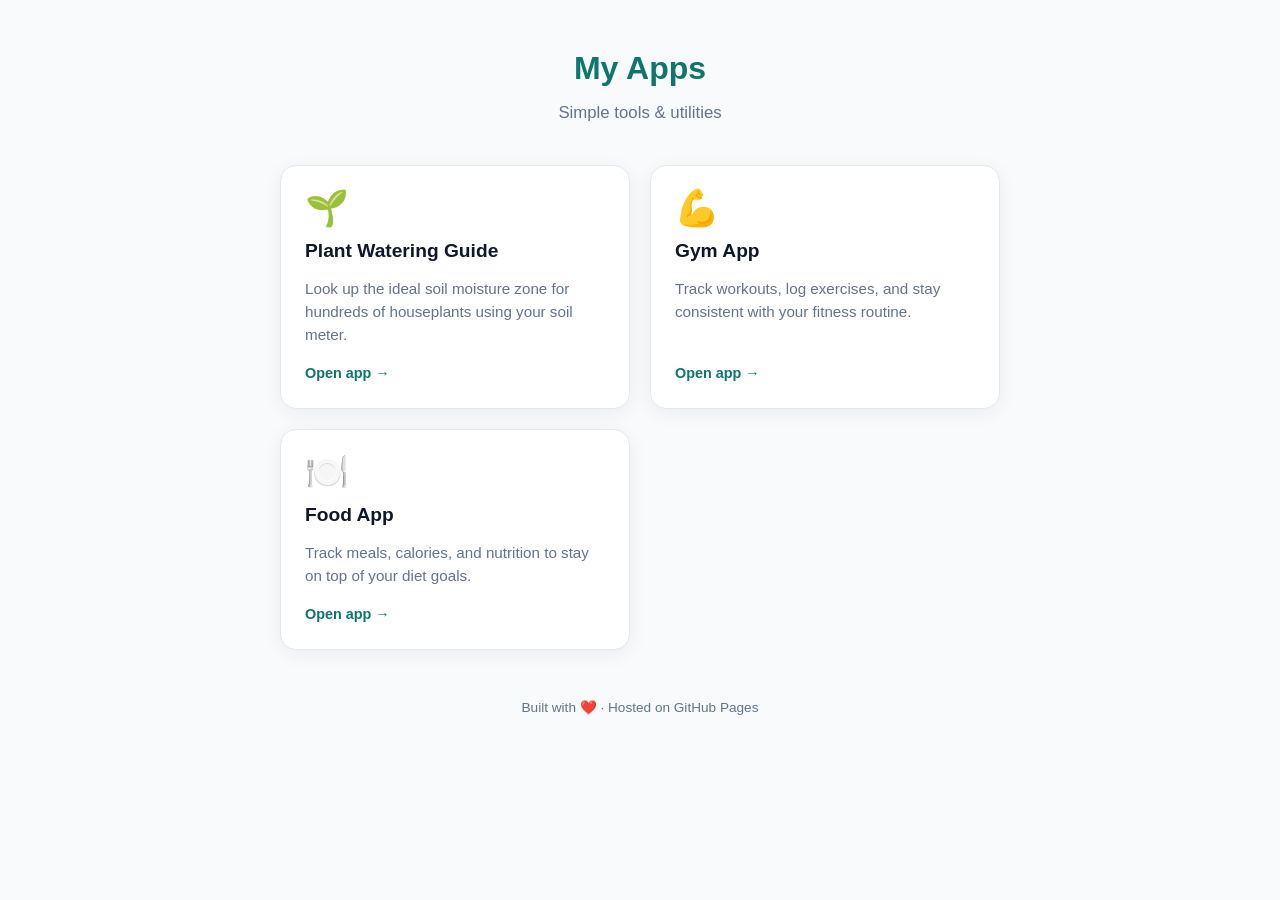
==== index.html @ ba8a2220 "updated apps" ====
<!DOCTYPE html>
<html lang="en">
<head>
  <meta charset="UTF-8">
  <meta name="viewport" content="width=device-width, initial-scale=1.0">
  <title>My Apps</title>
  <style>
    :root {
      --bg: #f8fafc;
      --card: #ffffff;
      --text: #0f172a;
      --muted: #64748b;
      --accent: #0f766e;
      --border: #e2e8f0;
      --shadow: 0 4px 20px rgba(15, 23, 42, 0.06);
    }
    * { box-sizing: border-box; margin: 0; padding: 0; }
    body {
      font-family: -apple-system, BlinkMacSystemFont, "Segoe UI", Roboto, Helvetica, Arial, sans-serif;
      background: var(--bg);
      color: var(--text);
      line-height: 1.5;
      min-height: 100vh;
      padding: 24px 16px 48px;
    }
    .container {
      max-width: 720px;
      margin: 0 auto;
    }
    header {
      text-align: center;
      margin-bottom: 40px;
      padding-top: 20px;
    }
    h1 {
      font-size: 2rem;
      font-weight: 700;
      color: var(--accent);
      margin-bottom: 8px;
    }
    .subtitle {
      color: var(--muted);
      font-size: 1.05rem;
    }
    .grid {
      display: grid;
      grid-template-columns: repeat(auto-fill, minmax(280px, 1fr));
      gap: 20px;
    }
    .card {
      background: var(--card);
      border-radius: 16px;
      padding: 24px;
      border: 1px solid var(--border);
      box-shadow: var(--shadow);
      transition: transform 0.2s, box-shadow 0.2s;
      text-decoration: none;
      color: inherit;
      display: flex;
      flex-direction: column;
      gap: 12px;
    }
    .card:hover {
      transform: translateY(-4px);
      box-shadow: 0 12px 30px rgba(15, 23, 42, 0.1);
    }
    .card-icon {
      font-size: 2.2rem;
      line-height: 1;
    }
    .card-title {
      font-size: 1.2rem;
      font-weight: 650;
      color: var(--text);
    }
    .card-desc {
      font-size: 0.95rem;
      color: var(--muted);
      flex-grow: 1;
    }
    .card-link {
      font-size: 0.9rem;
      font-weight: 600;
      color: var(--accent);
      margin-top: 4px;
    }
    footer {
      text-align: center;
      margin-top: 48px;
      font-size: 0.85rem;
      color: var(--muted);
    }
  </style>
</head>
<body>
  <div class="container">
    <header>
      <h1>My Apps</h1>
      <p class="subtitle">Simple tools & utilities</p>
    </header>

    <div class="grid">
      <!-- Plant Watering Guide -->
      <a href="plantApp/" class="card">
        <div class="card-icon">🌱</div>
        <div class="card-title">Plant Watering Guide</div>
        <div class="card-desc">
          Look up the ideal soil moisture zone for hundreds of houseplants using your soil meter.
        </div>
        <div class="card-link">Open app →</div>
      </a>

      <!-- Gym App -->
      <a href="gymApp/" class="card">
        <div class="card-icon">💪</div>
        <div class="card-title">Gym App</div>
        <div class="card-desc">
          Track workouts, log exercises, and stay consistent with your fitness routine.
        </div>
        <div class="card-link">Open app →</div>
      </a>

      <!-- Food App -->
      <a href="foodApp/" class="card">
        <div class="card-icon">🍽️</div>
        <div class="card-title">Food App</div>
        <div class="card-desc">
          Track meals, calories, and nutrition to stay on top of your diet goals.
        </div>
        <div class="card-link">Open app →</div>
      </a>
    </div>

    <footer>
      Built with ❤️ · Hosted on GitHub Pages
    </footer>
  </div>
</body>
</html>
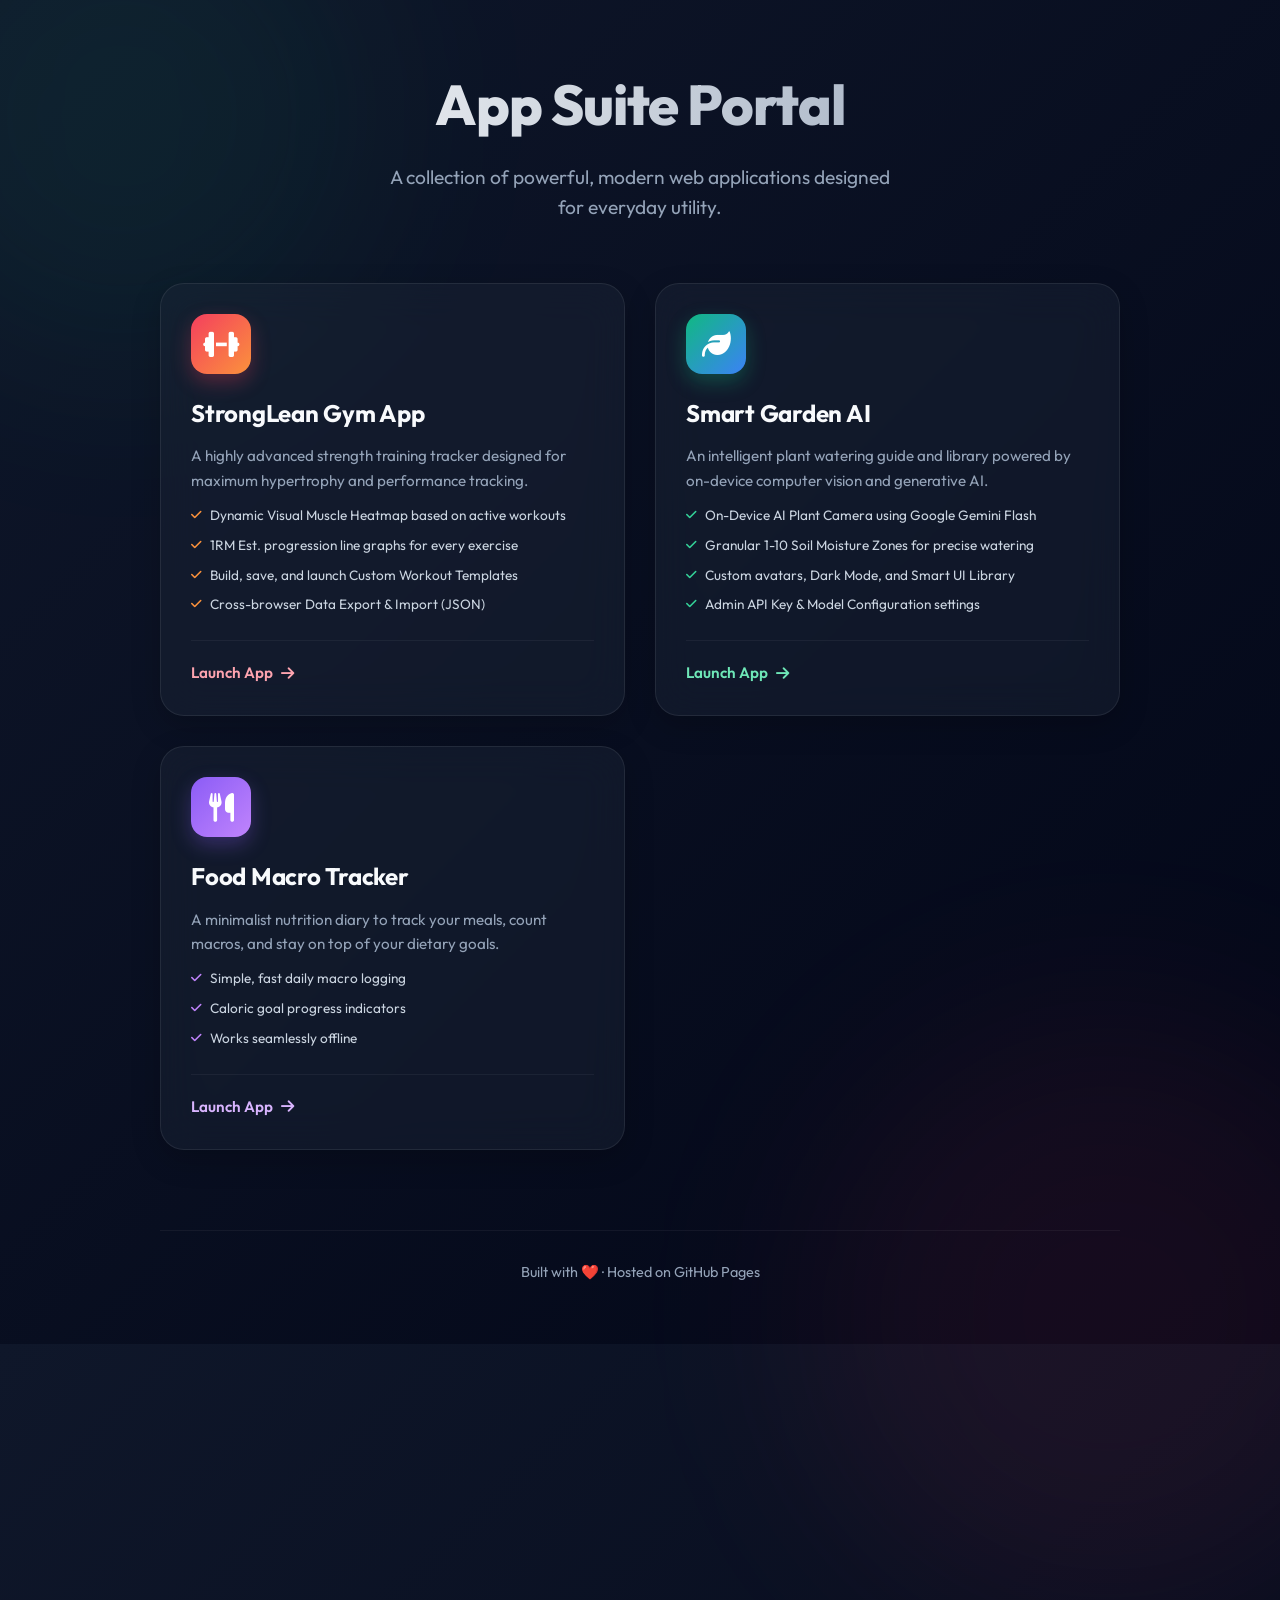
==== commit 1d46fd28: "style: Revamp root index portal with modern UI and detailed feature descriptions" ====
--- a/index.html
+++ b/index.html
@@ -3,132 +3,319 @@
 <head>
   <meta charset="UTF-8">
   <meta name="viewport" content="width=device-width, initial-scale=1.0">
-  <title>My Apps</title>
+  <title>App Suite Portal</title>
+  
+  <link rel="preconnect" href="https://fonts.googleapis.com">
+  <link rel="preconnect" href="https://fonts.gstatic.com" crossorigin>
+  <link href="https://fonts.googleapis.com/css2?family=Outfit:wght@300;400;500;600;700;800&display=swap" rel="stylesheet">
+  <link rel="stylesheet" href="https://cdnjs.cloudflare.com/ajax/libs/font-awesome/6.4.0/css/all.min.css">
+  
   <style>
     :root {
-      --bg: #f8fafc;
-      --card: #ffffff;
-      --text: #0f172a;
-      --muted: #64748b;
-      --accent: #0f766e;
-      --border: #e2e8f0;
-      --shadow: 0 4px 20px rgba(15, 23, 42, 0.06);
-    }
-    * { box-sizing: border-box; margin: 0; padding: 0; }
+      --bg-gradient-start: #0f172a;
+      --bg-gradient-end: #020617;
+      --card-bg: rgba(30, 41, 59, 0.4);
+      --card-border: rgba(255, 255, 255, 0.08);
+      --card-hover-bg: rgba(30, 41, 59, 0.7);
+      --card-hover-border: rgba(56, 189, 248, 0.4);
+      --text-main: #f8fafc;
+      --text-muted: #94a3b8;
+      --accent: #38bdf8;
+      --accent-glow: rgba(56, 189, 248, 0.15);
+      
+      --gym-gradient: linear-gradient(135deg, #f43f5e 0%, #fb923c 100%);
+      --plant-gradient: linear-gradient(135deg, #10b981 0%, #3b82f6 100%);
+      --food-gradient: linear-gradient(135deg, #8b5cf6 0%, #c084fc 100%);
+    }
+    
+    * { 
+      box-sizing: border-box; 
+      margin: 0; 
+      padding: 0; 
+    }
+    
     body {
-      font-family: -apple-system, BlinkMacSystemFont, "Segoe UI", Roboto, Helvetica, Arial, sans-serif;
-      background: var(--bg);
-      color: var(--text);
-      line-height: 1.5;
+      font-family: 'Outfit', -apple-system, BlinkMacSystemFont, sans-serif;
+      background: linear-gradient(135deg, var(--bg-gradient-start) 0%, var(--bg-gradient-end) 100%);
+      color: var(--text-main);
+      line-height: 1.6;
       min-height: 100vh;
-      padding: 24px 16px 48px;
-    }
+      overflow-x: hidden;
+      position: relative;
+    }
+    
+    /* Dynamic background blobs */
+    .blob {
+      position: absolute;
+      filter: blur(100px);
+      z-index: 0;
+      opacity: 0.5;
+      animation: float 10s infinite alternate ease-in-out;
+    }
+    .blob-1 { top: -10%; left: -10%; width: 500px; height: 500px; background: rgba(16, 185, 129, 0.15); border-radius: 50%; }
+    .blob-2 { bottom: -20%; right: -10%; width: 600px; height: 600px; background: rgba(244, 63, 94, 0.15); border-radius: 50%; animation-delay: -5s; }
+    
+    @keyframes float {
+      0% { transform: translate(0, 0) scale(1); }
+      100% { transform: translate(50px, 30px) scale(1.1); }
+    }
+    
     .container {
-      max-width: 720px;
+      max-width: 1000px;
       margin: 0 auto;
-    }
+      padding: 60px 20px;
+      position: relative;
+      z-index: 10;
+    }
+    
     header {
       text-align: center;
-      margin-bottom: 40px;
-      padding-top: 20px;
-    }
+      margin-bottom: 60px;
+    }
+    
     h1 {
-      font-size: 2rem;
-      font-weight: 700;
-      color: var(--accent);
-      margin-bottom: 8px;
-    }
+      font-size: 3.5rem;
+      font-weight: 800;
+      letter-spacing: -0.02em;
+      margin-bottom: 12px;
+      background: linear-gradient(to right, #ffffff, #94a3b8);
+      -webkit-background-clip: text;
+      -webkit-text-fill-color: transparent;
+      background-clip: text;
+    }
+    
     .subtitle {
-      color: var(--muted);
-      font-size: 1.05rem;
-    }
+      color: var(--text-muted);
+      font-size: 1.2rem;
+      font-weight: 400;
+      max-width: 500px;
+      margin: 0 auto;
+    }
+    
     .grid {
       display: grid;
-      grid-template-columns: repeat(auto-fill, minmax(280px, 1fr));
-      gap: 20px;
-    }
+      grid-template-columns: repeat(auto-fill, minmax(320px, 1fr));
+      gap: 30px;
+    }
+    
     .card {
-      background: var(--card);
-      border-radius: 16px;
-      padding: 24px;
-      border: 1px solid var(--border);
-      box-shadow: var(--shadow);
-      transition: transform 0.2s, box-shadow 0.2s;
+      background: var(--card-bg);
+      backdrop-filter: blur(20px);
+      -webkit-backdrop-filter: blur(20px);
+      border-radius: 24px;
+      padding: 30px;
+      border: 1px solid var(--card-border);
+      box-shadow: 0 10px 30px rgba(0, 0, 0, 0.2);
+      transition: all 0.3s cubic-bezier(0.4, 0, 0.2, 1);
       text-decoration: none;
       color: inherit;
       display: flex;
       flex-direction: column;
-      gap: 12px;
-    }
+      position: relative;
+      overflow: hidden;
+    }
+    
+    .card::before {
+      content: '';
+      position: absolute;
+      top: 0; left: 0; right: 0;
+      height: 4px;
+      background: var(--accent);
+      opacity: 0.8;
+      transform: scaleX(0);
+      transform-origin: left;
+      transition: transform 0.4s ease;
+    }
+    
+    .card.gym::before { background: var(--gym-gradient); }
+    .card.plant::before { background: var(--plant-gradient); }
+    .card.food::before { background: var(--food-gradient); }
+    
     .card:hover {
-      transform: translateY(-4px);
-      box-shadow: 0 12px 30px rgba(15, 23, 42, 0.1);
-    }
-    .card-icon {
-      font-size: 2.2rem;
-      line-height: 1;
-    }
+      transform: translateY(-8px);
+      background: var(--card-hover-bg);
+      border-color: var(--card-hover-border);
+      box-shadow: 0 20px 40px rgba(0, 0, 0, 0.4), 0 0 40px var(--accent-glow);
+    }
+    
+    .card:hover::before {
+      transform: scaleX(1);
+    }
+    
+    .card.gym:hover { border-color: rgba(244, 63, 94, 0.4); }
+    .card.plant:hover { border-color: rgba(16, 185, 129, 0.4); }
+    .card.food:hover { border-color: rgba(139, 92, 246, 0.4); }
+    
+    .icon-wrapper {
+      width: 60px;
+      height: 60px;
+      border-radius: 16px;
+      display: flex;
+      align-items: center;
+      justify-content: center;
+      font-size: 1.8rem;
+      margin-bottom: 20px;
+      color: white;
+    }
+    
+    .card.gym .icon-wrapper { background: var(--gym-gradient); box-shadow: 0 8px 20px rgba(244, 63, 94, 0.3); }
+    .card.plant .icon-wrapper { background: var(--plant-gradient); box-shadow: 0 8px 20px rgba(16, 185, 129, 0.3); }
+    .card.food .icon-wrapper { background: var(--food-gradient); box-shadow: 0 8px 20px rgba(139, 92, 246, 0.3); }
+    
     .card-title {
-      font-size: 1.2rem;
-      font-weight: 650;
-      color: var(--text);
-    }
+      font-size: 1.5rem;
+      font-weight: 700;
+      margin-bottom: 12px;
+      letter-spacing: -0.01em;
+    }
+    
     .card-desc {
       font-size: 0.95rem;
-      color: var(--muted);
+      color: var(--text-muted);
       flex-grow: 1;
-    }
+      margin-bottom: 24px;
+    }
+    
+    .feature-list {
+      margin-top: 12px;
+      display: flex;
+      flex-direction: column;
+      gap: 8px;
+    }
+    
+    .feature-list li {
+      display: flex;
+      align-items: flex-start;
+      gap: 8px;
+      font-size: 0.85rem;
+      color: #cbd5e1;
+    }
+    
+    .feature-list li i {
+      font-size: 0.75rem;
+      margin-top: 4px;
+      color: var(--accent);
+    }
+    
+    .card.gym .feature-list li i { color: #fb923c; }
+    .card.plant .feature-list li i { color: #34d399; }
+    .card.food .feature-list li i { color: #c084fc; }
+    
+    .card-footer {
+      display: flex;
+      align-items: center;
+      justify-content: space-between;
+      margin-top: auto;
+      padding-top: 20px;
+      border-top: 1px solid rgba(255, 255, 255, 0.05);
+    }
+    
     .card-link {
-      font-size: 0.9rem;
+      font-size: 0.95rem;
       font-weight: 600;
-      color: var(--accent);
-      margin-top: 4px;
-    }
+      color: white;
+      display: flex;
+      align-items: center;
+      gap: 8px;
+      transition: gap 0.2s;
+    }
+    
+    .card:hover .card-link {
+      gap: 12px;
+    }
+    
+    .card.gym .card-link { color: #fda4af; }
+    .card.plant .card-link { color: #6ee7b7; }
+    .card.food .card-link { color: #d8b4fe; }
+    
     footer {
       text-align: center;
-      margin-top: 48px;
-      font-size: 0.85rem;
-      color: var(--muted);
+      margin-top: 80px;
+      font-size: 0.9rem;
+      color: var(--text-muted);
+      border-top: 1px solid rgba(255, 255, 255, 0.05);
+      padding-top: 30px;
+    }
+    
+    @media (max-width: 768px) {
+      h1 { font-size: 2.5rem; }
+      .container { padding: 40px 16px; }
+      .grid { grid-template-columns: 1fr; }
     }
   </style>
 </head>
 <body>
+  
+  <div class="blob blob-1"></div>
+  <div class="blob blob-2"></div>
+
   <div class="container">
     <header>
-      <h1>My Apps</h1>
-      <p class="subtitle">Simple tools & utilities</p>
+      <h1>App Suite Portal</h1>
+      <p class="subtitle">A collection of powerful, modern web applications designed for everyday utility.</p>
     </header>
 
     <div class="grid">
-      <!-- Plant Watering Guide -->
-      <a href="plantApp/" class="card">
-        <div class="card-icon">🌱</div>
-        <div class="card-title">Plant Watering Guide</div>
+      
+      <!-- Gym App -->
+      <a href="gymApp/" class="card gym">
+        <div class="icon-wrapper">
+          <i class="fa-solid fa-dumbbell"></i>
+        </div>
+        <div class="card-title">StrongLean Gym App</div>
         <div class="card-desc">
-          Look up the ideal soil moisture zone for hundreds of houseplants using your soil meter.
-        </div>
-        <div class="card-link">Open app →</div>
+          A highly advanced strength training tracker designed for maximum hypertrophy and performance tracking.
+          <ul class="feature-list" style="list-style-type: none;">
+            <li><i class="fa-solid fa-check"></i> Dynamic Visual Muscle Heatmap based on active workouts</li>
+            <li><i class="fa-solid fa-check"></i> 1RM Est. progression line graphs for every exercise</li>
+            <li><i class="fa-solid fa-check"></i> Build, save, and launch Custom Workout Templates</li>
+            <li><i class="fa-solid fa-check"></i> Cross-browser Data Export & Import (JSON)</li>
+          </ul>
+        </div>
+        <div class="card-footer">
+          <div class="card-link">Launch App <i class="fa-solid fa-arrow-right"></i></div>
+        </div>
       </a>
 
-      <!-- Gym App -->
-      <a href="gymApp/" class="card">
-        <div class="card-icon">💪</div>
-        <div class="card-title">Gym App</div>
+      <!-- Plant App -->
+      <a href="plantApp/" class="card plant">
+        <div class="icon-wrapper">
+          <i class="fa-solid fa-leaf"></i>
+        </div>
+        <div class="card-title">Smart Garden AI</div>
         <div class="card-desc">
-          Track workouts, log exercises, and stay consistent with your fitness routine.
-        </div>
-        <div class="card-link">Open app →</div>
+          An intelligent plant watering guide and library powered by on-device computer vision and generative AI.
+          <ul class="feature-list" style="list-style-type: none;">
+            <li><i class="fa-solid fa-check"></i> On-Device AI Plant Camera using Google Gemini Flash</li>
+            <li><i class="fa-solid fa-check"></i> Granular 1-10 Soil Moisture Zones for precise watering</li>
+            <li><i class="fa-solid fa-check"></i> Custom avatars, Dark Mode, and Smart UI Library</li>
+            <li><i class="fa-solid fa-check"></i> Admin API Key & Model Configuration settings</li>
+          </ul>
+        </div>
+        <div class="card-footer">
+          <div class="card-link">Launch App <i class="fa-solid fa-arrow-right"></i></div>
+        </div>
       </a>
 
       <!-- Food App -->
-      <a href="foodApp/" class="card">
-        <div class="card-icon">🍽️</div>
-        <div class="card-title">Food App</div>
+      <a href="foodApp/" class="card food">
+        <div class="icon-wrapper">
+          <i class="fa-solid fa-utensils"></i>
+        </div>
+        <div class="card-title">Food Macro Tracker</div>
         <div class="card-desc">
-          Track meals, calories, and nutrition to stay on top of your diet goals.
-        </div>
-        <div class="card-link">Open app →</div>
+          A minimalist nutrition diary to track your meals, count macros, and stay on top of your dietary goals.
+          <ul class="feature-list" style="list-style-type: none;">
+            <li><i class="fa-solid fa-check"></i> Simple, fast daily macro logging</li>
+            <li><i class="fa-solid fa-check"></i> Caloric goal progress indicators</li>
+            <li><i class="fa-solid fa-check"></i> Works seamlessly offline</li>
+          </ul>
+        </div>
+        <div class="card-footer">
+          <div class="card-link">Launch App <i class="fa-solid fa-arrow-right"></i></div>
+        </div>
       </a>
+      
     </div>
 
     <footer>
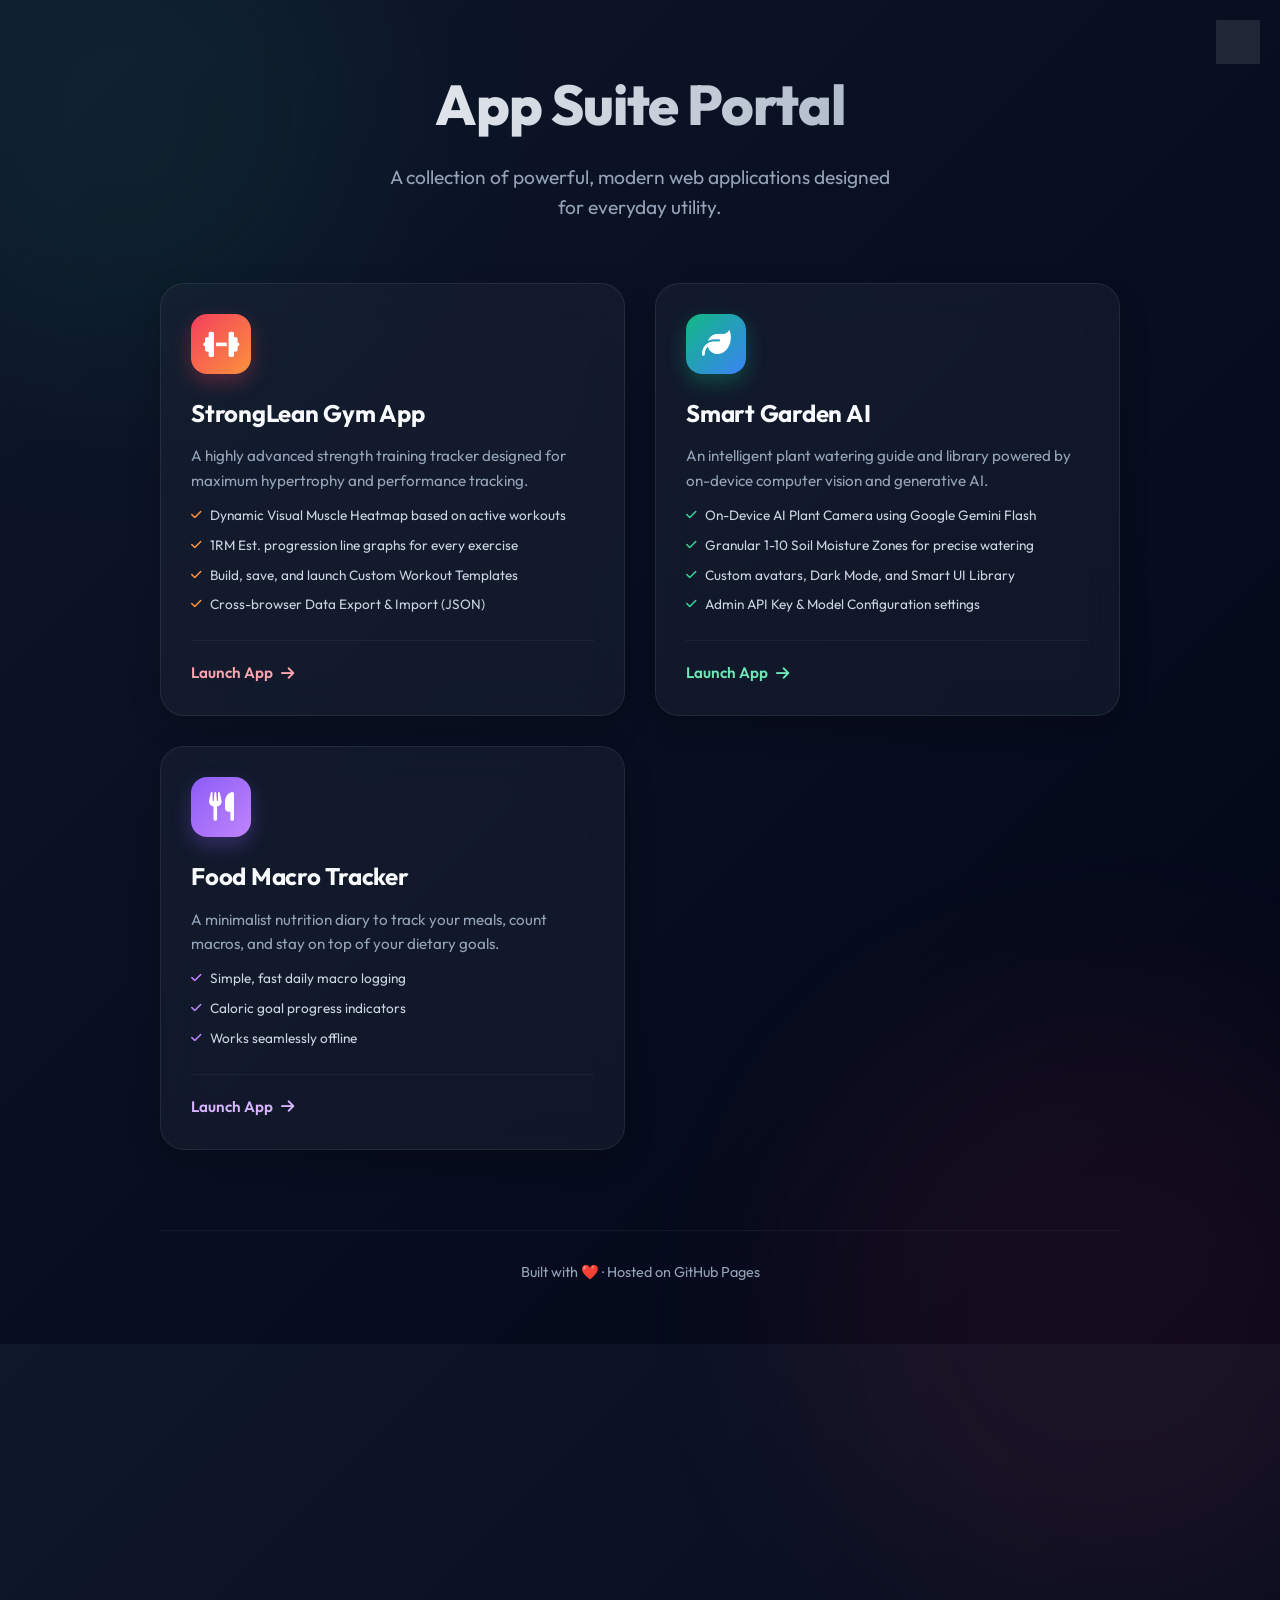
==== commit a6f8dd6f: "feat: Add universal Light/Dark Mode toggle to Portal, Plant App, and Food App" ====
--- a/index.html
+++ b/index.html
@@ -242,9 +242,64 @@
       .container { padding: 40px 16px; }
       .grid { grid-template-columns: 1fr; }
     }
-  </style>
+  
+    /* --- Light Mode Overrides --- */
+    body.light-mode {
+      --bg-gradient-start: #f8fafc;
+      --bg-gradient-end: #e2e8f0;
+      --card-bg: rgba(255, 255, 255, 0.6);
+      --card: rgba(255, 255, 255, 0.6); /* plant app uses --card */
+      --card-border: rgba(255, 255, 255, 0.9);
+      --border: rgba(255, 255, 255, 0.9); /* plant app */
+      --card-hover-bg: rgba(255, 255, 255, 0.9);
+      --card-hover: rgba(255, 255, 255, 0.9);
+      --text-main: #0f172a;
+      --text: #0f172a; /* plant app */
+      --text-muted: #475569;
+      --muted2: #475569; /* plant app */
+    }
+    body.light-mode .header { background: rgba(255, 255, 255, 0.6); color: #0f172a; border-color: rgba(0,0,0,0.1); }
+    body.light-mode .header h1 { -webkit-text-fill-color: #0f172a; background: none; }
+    body.light-mode .sidebar { background: rgba(255, 255, 255, 0.9); color: #0f172a; border-color: rgba(0,0,0,0.1); }
+    body.light-mode .sidebar-header { color: #0f172a; background: rgba(0,0,0,0.05); }
+    body.light-mode h1, body.light-mode h2, body.light-mode h3 { color: #0f172a !important; }
+    body.light-mode .macro-box .val, body.light-mode .meal-card h3 { color: #0f172a; }
+    body.light-mode input, body.light-mode select, body.light-mode textarea { background: rgba(255,255,255,0.8); color: #0f172a; }
+    
+    body.light-mode .theme-toggle { background: rgba(0,0,0,0.05); border-color: rgba(0,0,0,0.1); color: #0f172a; }
+    body.light-mode .theme-toggle:hover { background: rgba(0,0,0,0.1); }
+    body.light-mode .cal-day { color: #0f172a; background: rgba(0,0,0,0.05); }
+    
+    .theme-toggle {
+      position: fixed; top: 20px; right: 20px;
+      background: rgba(255,255,255,0.1); border: 1px solid var(--card-border, var(--border));
+      color: var(--text-main, var(--text)); border-radius: 50%; width: 44px; height: 44px;
+      display: flex; align-items: center; justify-content: center; cursor: pointer;
+      z-index: 9999; backdrop-filter: blur(10px); transition: all 0.3s;
+    }
+    .theme-toggle:hover { background: rgba(255,255,255,0.2); transform: scale(1.05); }
+    .theme-toggle .light-icon { display: none; }
+    body.light-mode .theme-toggle .dark-icon { display: none; }
+    body.light-mode .theme-toggle .light-icon { display: block; }
+    /* ----------------------------- */
+
+</style>
 </head>
 <body>
+<button onclick="toggleTheme()" class="theme-toggle" aria-label="Toggle Theme">
+  <i class="fas fa-moon dark-icon"></i>
+  <i class="fas fa-sun light-icon"></i>
+</button>
+<script>
+  if (localStorage.getItem('theme') === 'light') {
+    document.body.classList.add('light-mode');
+  }
+  function toggleTheme() {
+    document.body.classList.toggle('light-mode');
+    localStorage.setItem('theme', document.body.classList.contains('light-mode') ? 'light' : 'dark');
+  }
+</script>
+
   
   <div class="blob blob-1"></div>
   <div class="blob blob-2"></div>
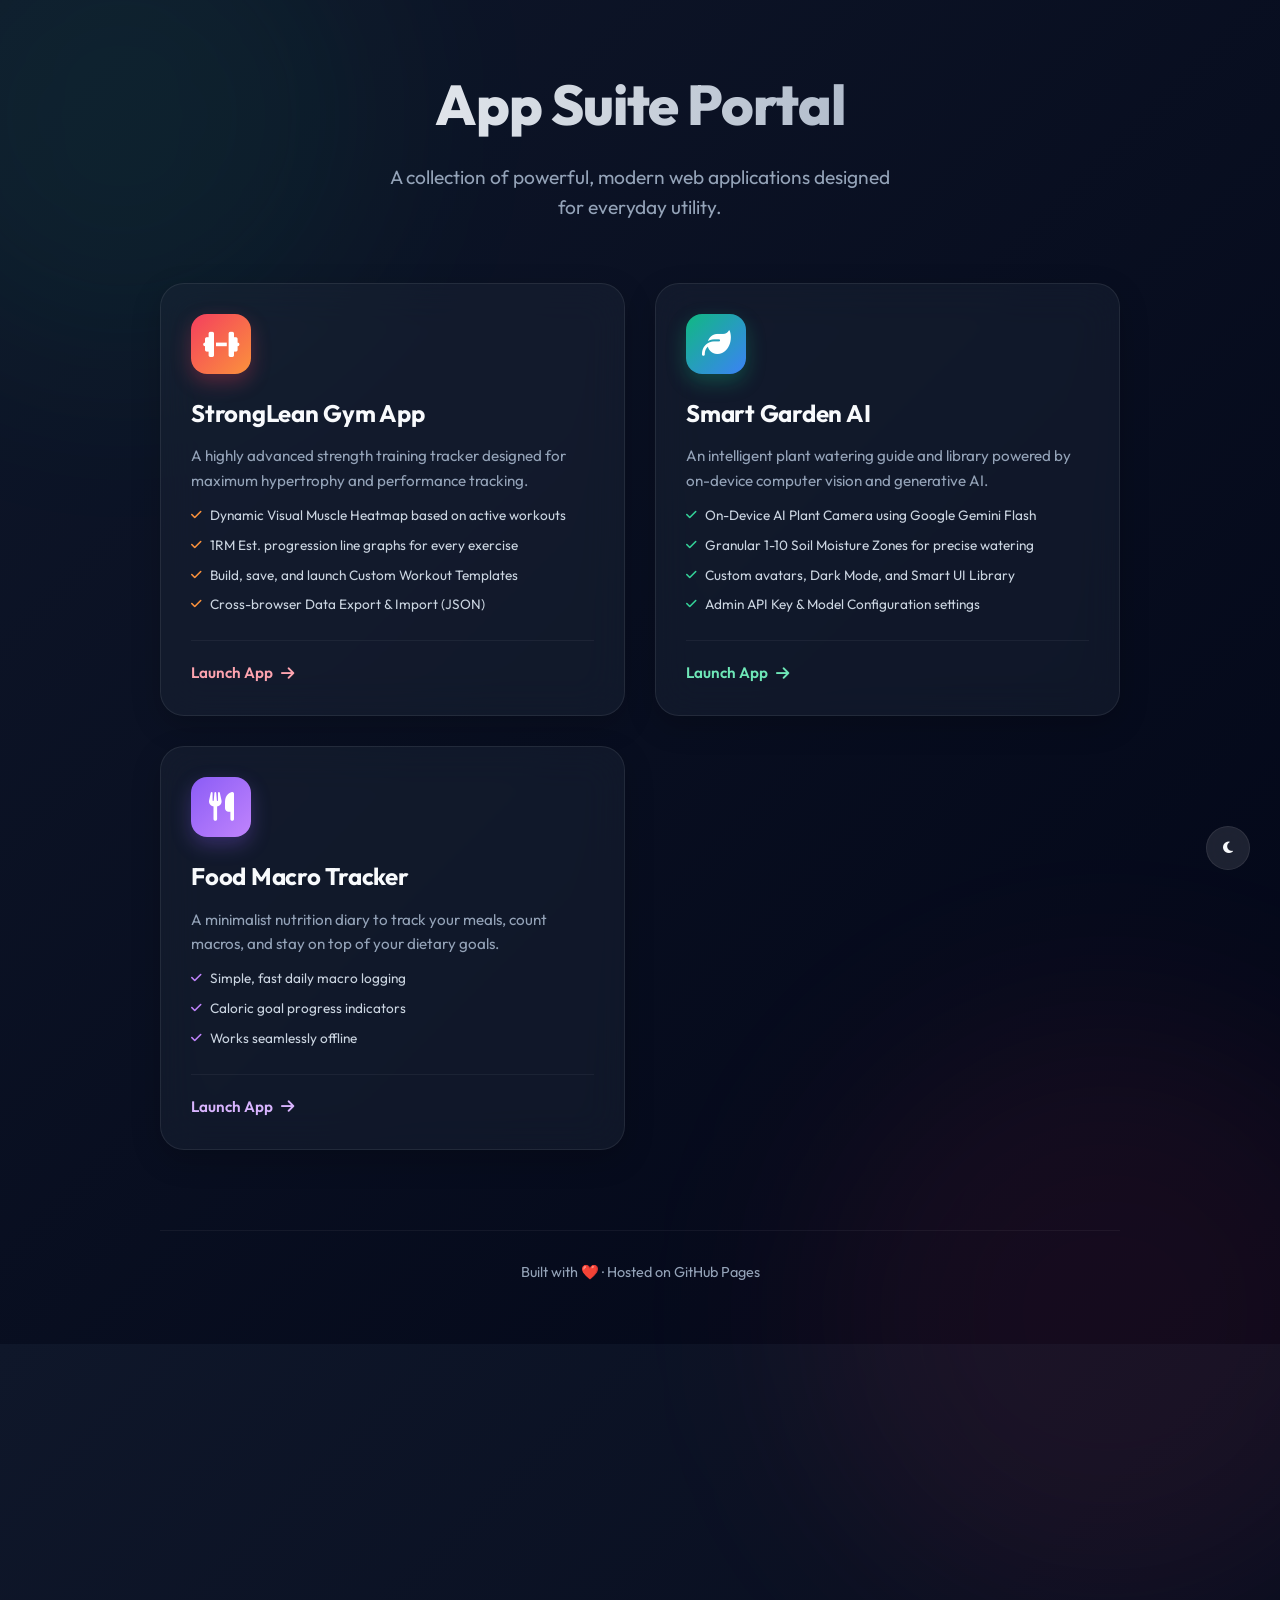
==== commit 161c7b9a: "fix: move theme toggle to bottom right to prevent header overlap" ====
--- a/index.html
+++ b/index.html
@@ -271,7 +271,7 @@
     body.light-mode .cal-day { color: #0f172a; background: rgba(0,0,0,0.05); }
     
     .theme-toggle {
-      position: fixed; top: 20px; right: 20px;
+      position: fixed; bottom: 30px; right: 30px;
       background: rgba(255,255,255,0.1); border: 1px solid var(--card-border, var(--border));
       color: var(--text-main, var(--text)); border-radius: 50%; width: 44px; height: 44px;
       display: flex; align-items: center; justify-content: center; cursor: pointer;
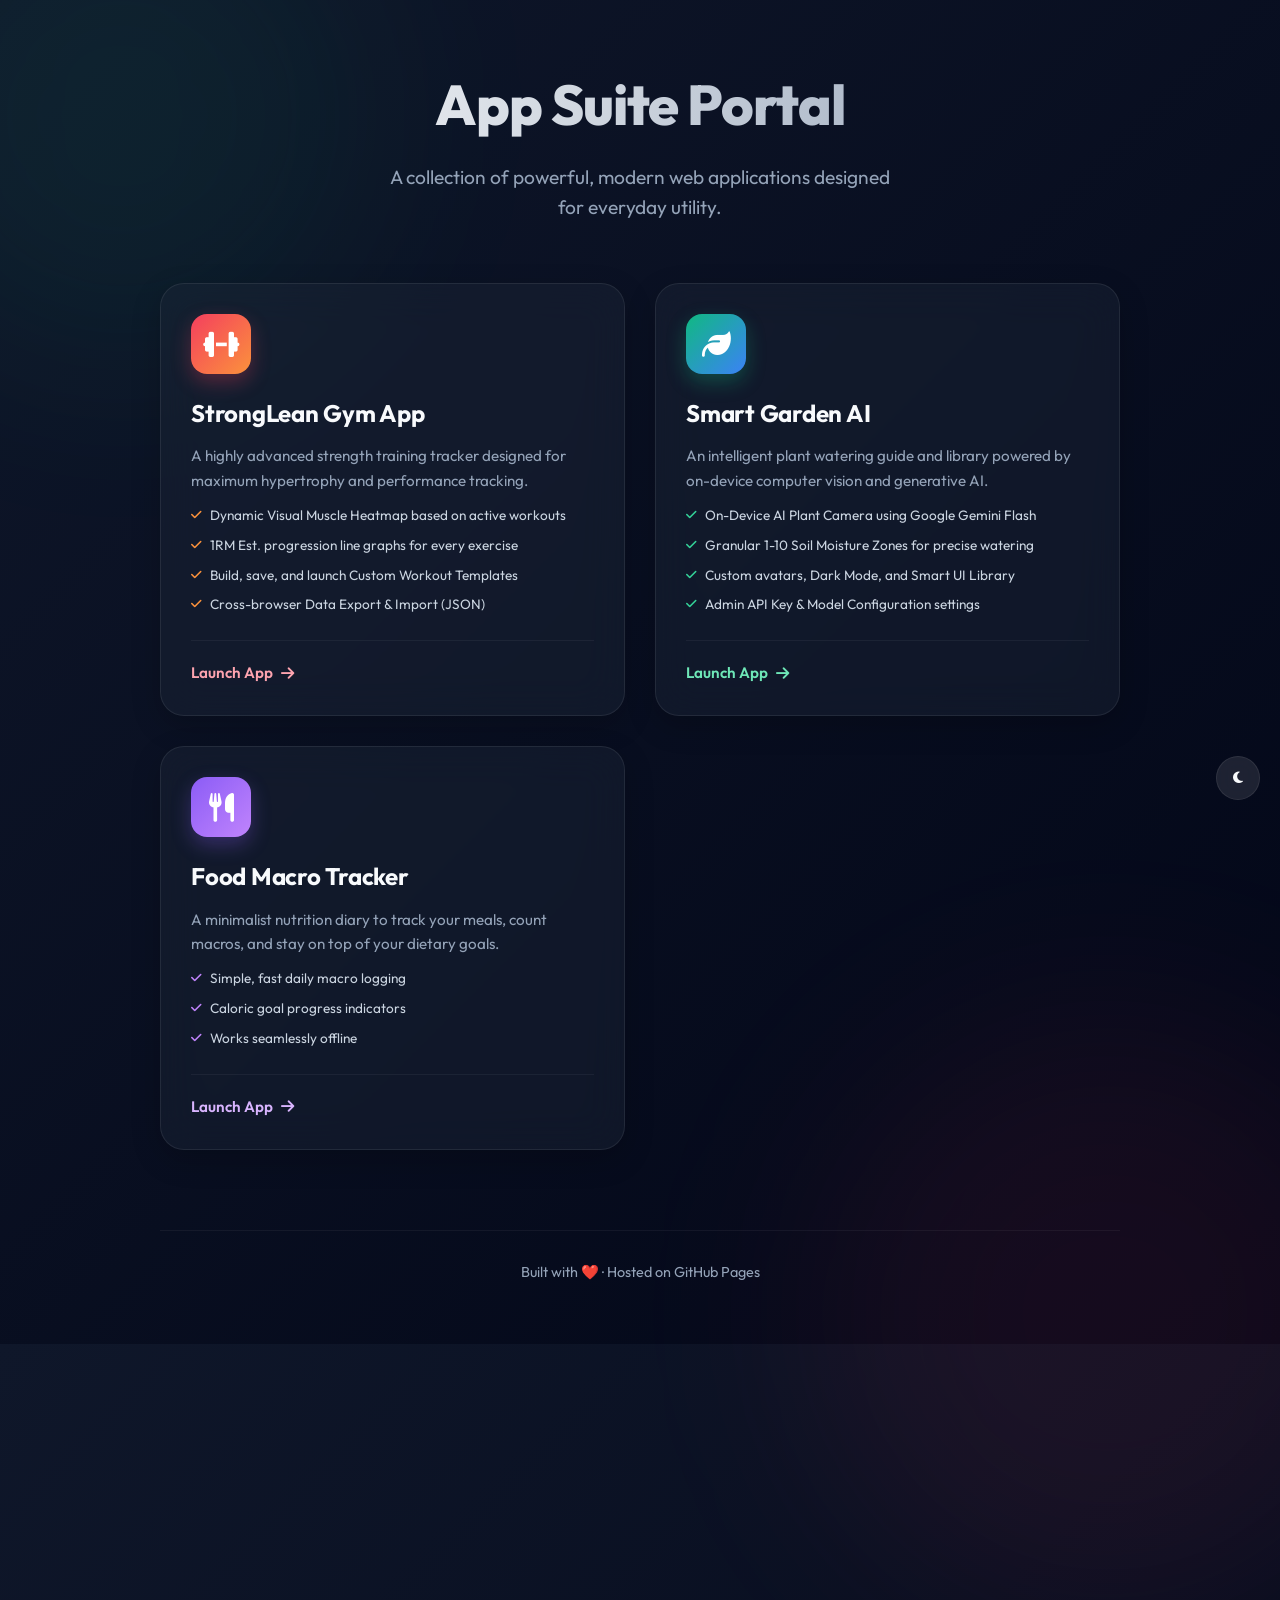
==== commit 3f360273: "fix: adjust theme toggle for mobile view and add toggle to Gym App" ====
--- a/index.html
+++ b/index.html
@@ -271,7 +271,7 @@
     body.light-mode .cal-day { color: #0f172a; background: rgba(0,0,0,0.05); }
     
     .theme-toggle {
-      position: fixed; bottom: 30px; right: 30px;
+      position: fixed; bottom: 100px; right: 20px;
       background: rgba(255,255,255,0.1); border: 1px solid var(--card-border, var(--border));
       color: var(--text-main, var(--text)); border-radius: 50%; width: 44px; height: 44px;
       display: flex; align-items: center; justify-content: center; cursor: pointer;
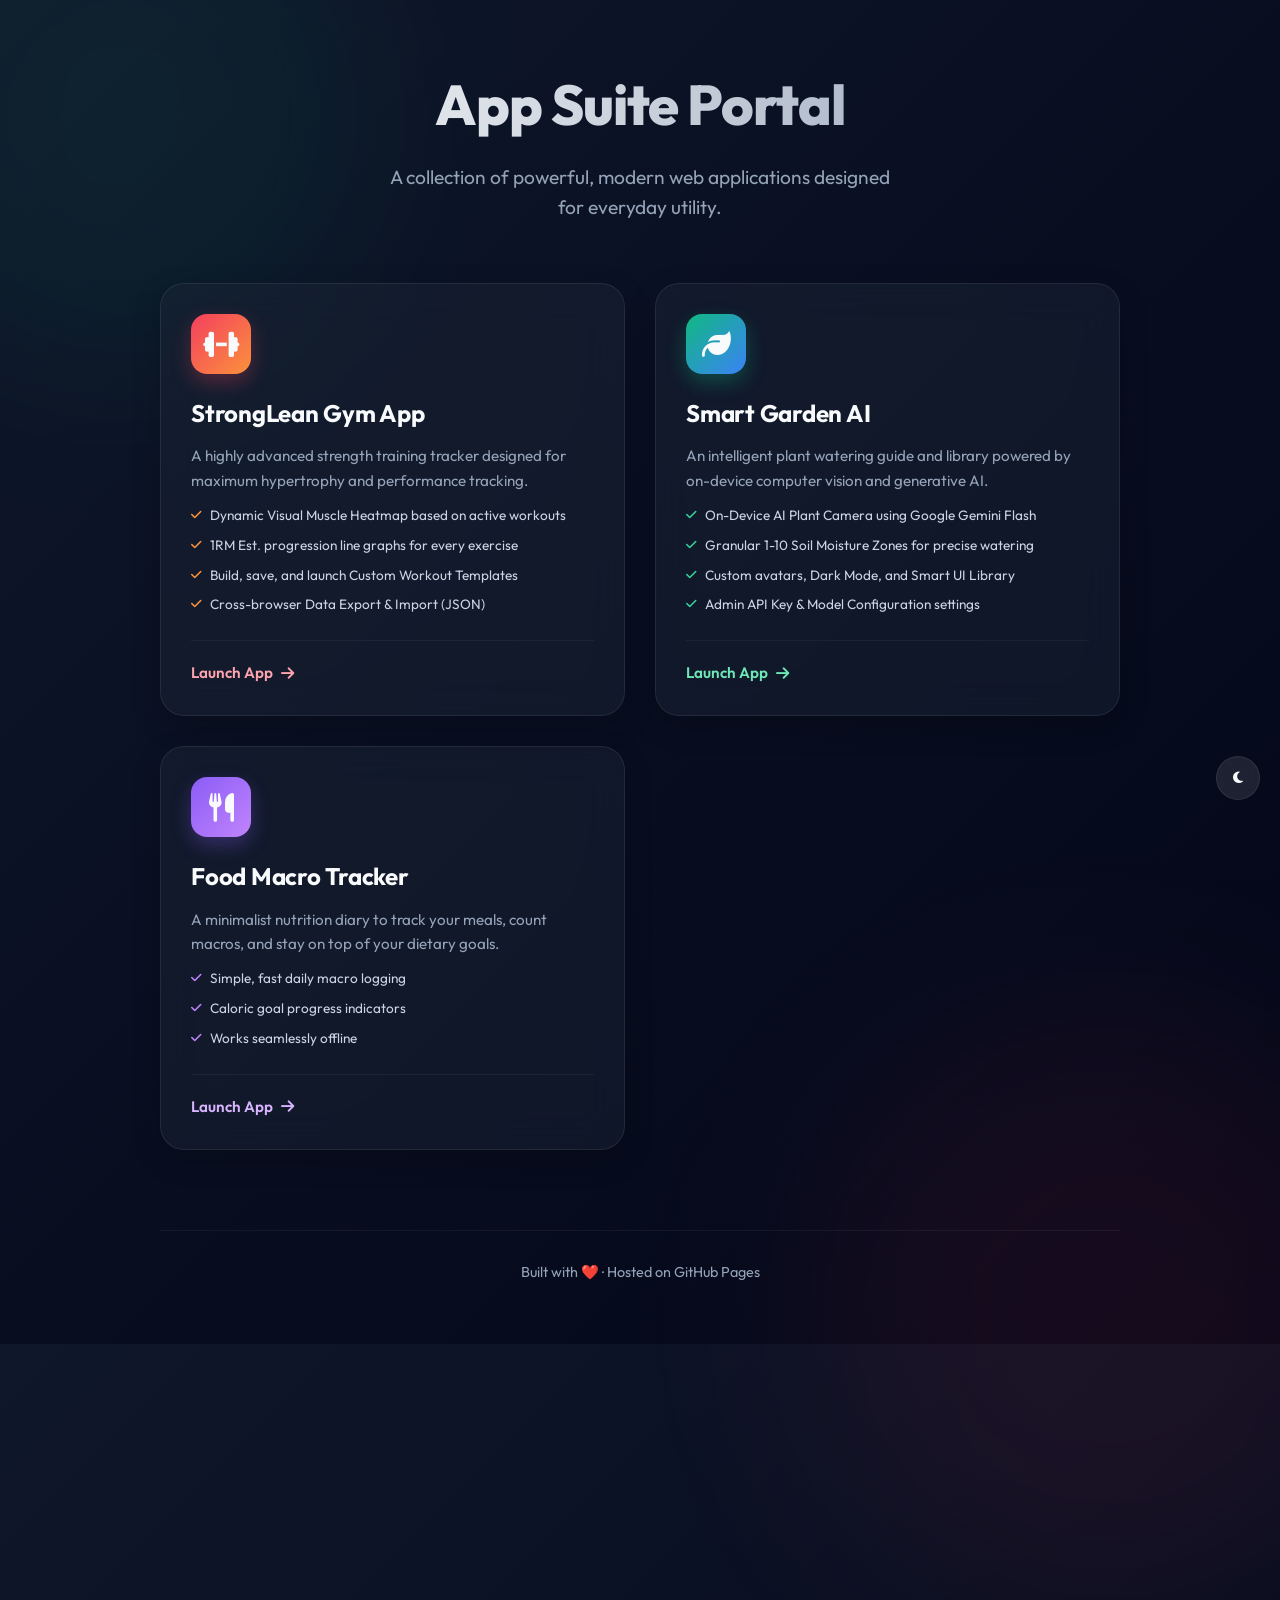
==== commit 93c456f6: "fix: resolve finicky text colors and rendering across all apps in Light Mode" ====
--- a/index.html
+++ b/index.html
@@ -155,7 +155,7 @@
       justify-content: center;
       font-size: 1.8rem;
       margin-bottom: 20px;
-      color: white;
+      color: var(--text-main);
     }
     
     .card.gym .icon-wrapper { background: var(--gym-gradient); box-shadow: 0 8px 20px rgba(244, 63, 94, 0.3); }
@@ -213,7 +213,7 @@
     .card-link {
       font-size: 0.95rem;
       font-weight: 600;
-      color: white;
+      color: var(--text-main);
       display: flex;
       align-items: center;
       gap: 8px;
@@ -283,6 +283,10 @@
     body.light-mode .theme-toggle .light-icon { display: block; }
     /* ----------------------------- */
 
+
+    /* Light Mode Contrast Fixes */
+    body.light-mode { --accent: #0284c7; }
+    
 </style>
 </head>
 <body>
